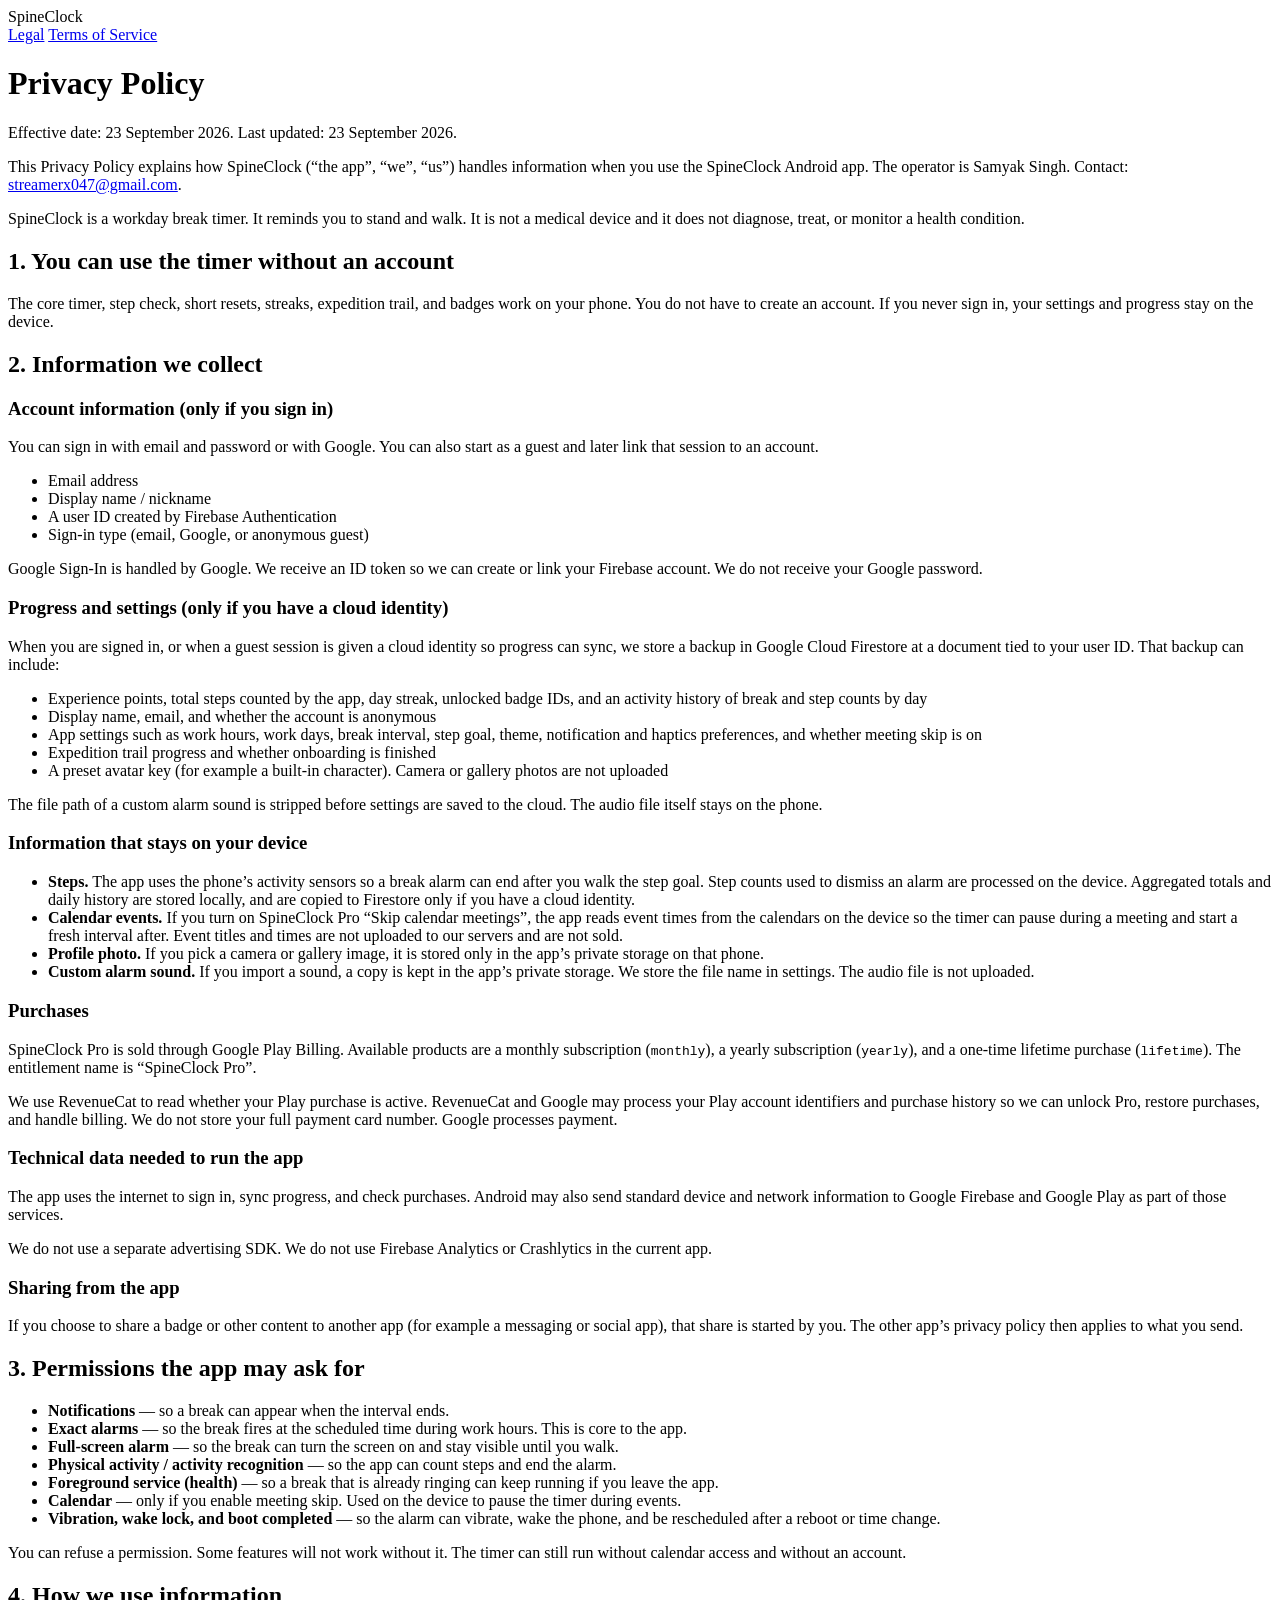
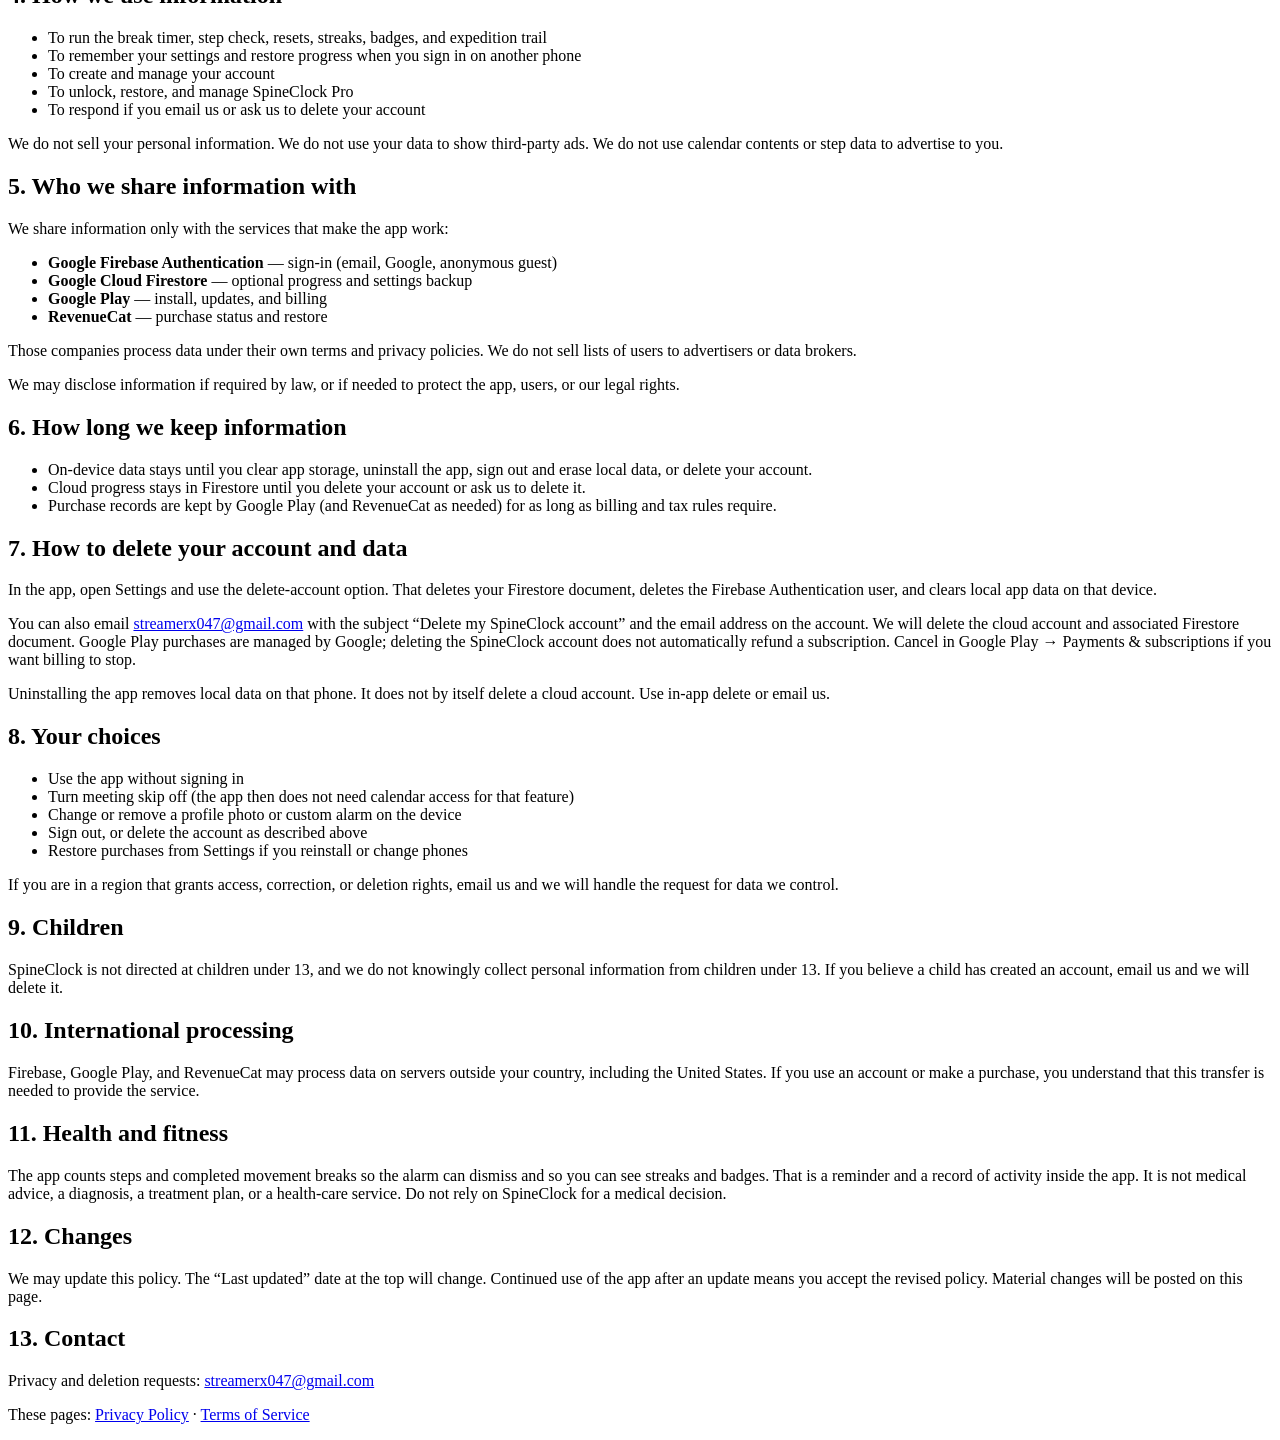
==== docs/privacy/index.html @ f7429dae "Add files via upload" ====
<!DOCTYPE html>
<html lang="en">
<head>
  <meta charset="utf-8">
  <meta name="viewport" content="width=device-width, initial-scale=1">
  <title>SpineClock Privacy Policy</title>
  <link rel="stylesheet" href="../styles.css">
</head>
<body>
  <div class="wrap">
    <header>
      <div class="brand">SpineClock</div>
      <nav>
        <a href="../">Legal</a>
        <a href="../terms/">Terms of Service</a>
      </nav>
      <h1>Privacy Policy</h1>
      <p class="meta">Effective date: 23 September 2026. Last updated: 23 September 2026.</p>
    </header>

    <div class="card">
      <p>This Privacy Policy explains how SpineClock (“the app”, “we”, “us”) handles information when you use the SpineClock Android app. The operator is Samyak Singh. Contact: <a href="mailto:streamerx047@gmail.com">streamerx047@gmail.com</a>.</p>
      <p>SpineClock is a workday break timer. It reminds you to stand and walk. It is not a medical device and it does not diagnose, treat, or monitor a health condition.</p>

      <h2>1. You can use the timer without an account</h2>
      <p>The core timer, step check, short resets, streaks, expedition trail, and badges work on your phone. You do not have to create an account. If you never sign in, your settings and progress stay on the device.</p>

      <h2>2. Information we collect</h2>

      <h3>Account information (only if you sign in)</h3>
      <p>You can sign in with email and password or with Google. You can also start as a guest and later link that session to an account.</p>
      <ul>
        <li>Email address</li>
        <li>Display name / nickname</li>
        <li>A user ID created by Firebase Authentication</li>
        <li>Sign-in type (email, Google, or anonymous guest)</li>
      </ul>
      <p>Google Sign-In is handled by Google. We receive an ID token so we can create or link your Firebase account. We do not receive your Google password.</p>

      <h3>Progress and settings (only if you have a cloud identity)</h3>
      <p>When you are signed in, or when a guest session is given a cloud identity so progress can sync, we store a backup in Google Cloud Firestore at a document tied to your user ID. That backup can include:</p>
      <ul>
        <li>Experience points, total steps counted by the app, day streak, unlocked badge IDs, and an activity history of break and step counts by day</li>
        <li>Display name, email, and whether the account is anonymous</li>
        <li>App settings such as work hours, work days, break interval, step goal, theme, notification and haptics preferences, and whether meeting skip is on</li>
        <li>Expedition trail progress and whether onboarding is finished</li>
        <li>A preset avatar key (for example a built-in character). Camera or gallery photos are not uploaded</li>
      </ul>
      <p>The file path of a custom alarm sound is stripped before settings are saved to the cloud. The audio file itself stays on the phone.</p>

      <h3>Information that stays on your device</h3>
      <ul>
        <li><strong>Steps.</strong> The app uses the phone’s activity sensors so a break alarm can end after you walk the step goal. Step counts used to dismiss an alarm are processed on the device. Aggregated totals and daily history are stored locally, and are copied to Firestore only if you have a cloud identity.</li>
        <li><strong>Calendar events.</strong> If you turn on SpineClock Pro “Skip calendar meetings”, the app reads event times from the calendars on the device so the timer can pause during a meeting and start a fresh interval after. Event titles and times are not uploaded to our servers and are not sold.</li>
        <li><strong>Profile photo.</strong> If you pick a camera or gallery image, it is stored only in the app’s private storage on that phone.</li>
        <li><strong>Custom alarm sound.</strong> If you import a sound, a copy is kept in the app’s private storage. We store the file name in settings. The audio file is not uploaded.</li>
      </ul>

      <h3>Purchases</h3>
      <p>SpineClock Pro is sold through Google Play Billing. Available products are a monthly subscription (<code>monthly</code>), a yearly subscription (<code>yearly</code>), and a one-time lifetime purchase (<code>lifetime</code>). The entitlement name is “SpineClock Pro”.</p>
      <p>We use RevenueCat to read whether your Play purchase is active. RevenueCat and Google may process your Play account identifiers and purchase history so we can unlock Pro, restore purchases, and handle billing. We do not store your full payment card number. Google processes payment.</p>

      <h3>Technical data needed to run the app</h3>
      <p>The app uses the internet to sign in, sync progress, and check purchases. Android may also send standard device and network information to Google Firebase and Google Play as part of those services.</p>
      <p>We do not use a separate advertising SDK. We do not use Firebase Analytics or Crashlytics in the current app.</p>

      <h3>Sharing from the app</h3>
      <p>If you choose to share a badge or other content to another app (for example a messaging or social app), that share is started by you. The other app’s privacy policy then applies to what you send.</p>

      <h2>3. Permissions the app may ask for</h2>
      <ul>
        <li><strong>Notifications</strong> — so a break can appear when the interval ends.</li>
        <li><strong>Exact alarms</strong> — so the break fires at the scheduled time during work hours. This is core to the app.</li>
        <li><strong>Full-screen alarm</strong> — so the break can turn the screen on and stay visible until you walk.</li>
        <li><strong>Physical activity / activity recognition</strong> — so the app can count steps and end the alarm.</li>
        <li><strong>Foreground service (health)</strong> — so a break that is already ringing can keep running if you leave the app.</li>
        <li><strong>Calendar</strong> — only if you enable meeting skip. Used on the device to pause the timer during events.</li>
        <li><strong>Vibration, wake lock, and boot completed</strong> — so the alarm can vibrate, wake the phone, and be rescheduled after a reboot or time change.</li>
      </ul>
      <p>You can refuse a permission. Some features will not work without it. The timer can still run without calendar access and without an account.</p>

      <h2>4. How we use information</h2>
      <ul>
        <li>To run the break timer, step check, resets, streaks, badges, and expedition trail</li>
        <li>To remember your settings and restore progress when you sign in on another phone</li>
        <li>To create and manage your account</li>
        <li>To unlock, restore, and manage SpineClock Pro</li>
        <li>To respond if you email us or ask us to delete your account</li>
      </ul>
      <p>We do not sell your personal information. We do not use your data to show third-party ads. We do not use calendar contents or step data to advertise to you.</p>

      <h2>5. Who we share information with</h2>
      <p>We share information only with the services that make the app work:</p>
      <ul>
        <li><strong>Google Firebase Authentication</strong> — sign-in (email, Google, anonymous guest)</li>
        <li><strong>Google Cloud Firestore</strong> — optional progress and settings backup</li>
        <li><strong>Google Play</strong> — install, updates, and billing</li>
        <li><strong>RevenueCat</strong> — purchase status and restore</li>
      </ul>
      <p>Those companies process data under their own terms and privacy policies. We do not sell lists of users to advertisers or data brokers.</p>
      <p>We may disclose information if required by law, or if needed to protect the app, users, or our legal rights.</p>

      <h2>6. How long we keep information</h2>
      <ul>
        <li>On-device data stays until you clear app storage, uninstall the app, sign out and erase local data, or delete your account.</li>
        <li>Cloud progress stays in Firestore until you delete your account or ask us to delete it.</li>
        <li>Purchase records are kept by Google Play (and RevenueCat as needed) for as long as billing and tax rules require.</li>
      </ul>

      <h2>7. How to delete your account and data</h2>
      <p>In the app, open Settings and use the delete-account option. That deletes your Firestore document, deletes the Firebase Authentication user, and clears local app data on that device.</p>
      <p>You can also email <a href="mailto:streamerx047@gmail.com">streamerx047@gmail.com</a> with the subject “Delete my SpineClock account” and the email address on the account. We will delete the cloud account and associated Firestore document. Google Play purchases are managed by Google; deleting the SpineClock account does not automatically refund a subscription. Cancel in Google Play → Payments &amp; subscriptions if you want billing to stop.</p>
      <p>Uninstalling the app removes local data on that phone. It does not by itself delete a cloud account. Use in-app delete or email us.</p>

      <h2>8. Your choices</h2>
      <ul>
        <li>Use the app without signing in</li>
        <li>Turn meeting skip off (the app then does not need calendar access for that feature)</li>
        <li>Change or remove a profile photo or custom alarm on the device</li>
        <li>Sign out, or delete the account as described above</li>
        <li>Restore purchases from Settings if you reinstall or change phones</li>
      </ul>
      <p>If you are in a region that grants access, correction, or deletion rights, email us and we will handle the request for data we control.</p>

      <h2>9. Children</h2>
      <p>SpineClock is not directed at children under 13, and we do not knowingly collect personal information from children under 13. If you believe a child has created an account, email us and we will delete it.</p>

      <h2>10. International processing</h2>
      <p>Firebase, Google Play, and RevenueCat may process data on servers outside your country, including the United States. If you use an account or make a purchase, you understand that this transfer is needed to provide the service.</p>

      <h2>11. Health and fitness</h2>
      <p>The app counts steps and completed movement breaks so the alarm can dismiss and so you can see streaks and badges. That is a reminder and a record of activity inside the app. It is not medical advice, a diagnosis, a treatment plan, or a health-care service. Do not rely on SpineClock for a medical decision.</p>

      <h2>12. Changes</h2>
      <p>We may update this policy. The “Last updated” date at the top will change. Continued use of the app after an update means you accept the revised policy. Material changes will be posted on this page.</p>

      <h2>13. Contact</h2>
      <p>Privacy and deletion requests: <a href="mailto:streamerx047@gmail.com">streamerx047@gmail.com</a></p>
      <p>These pages: <a href="../privacy/">Privacy Policy</a> · <a href="../terms/">Terms of Service</a></p>
    </div>
  </div>
</body>
</html>
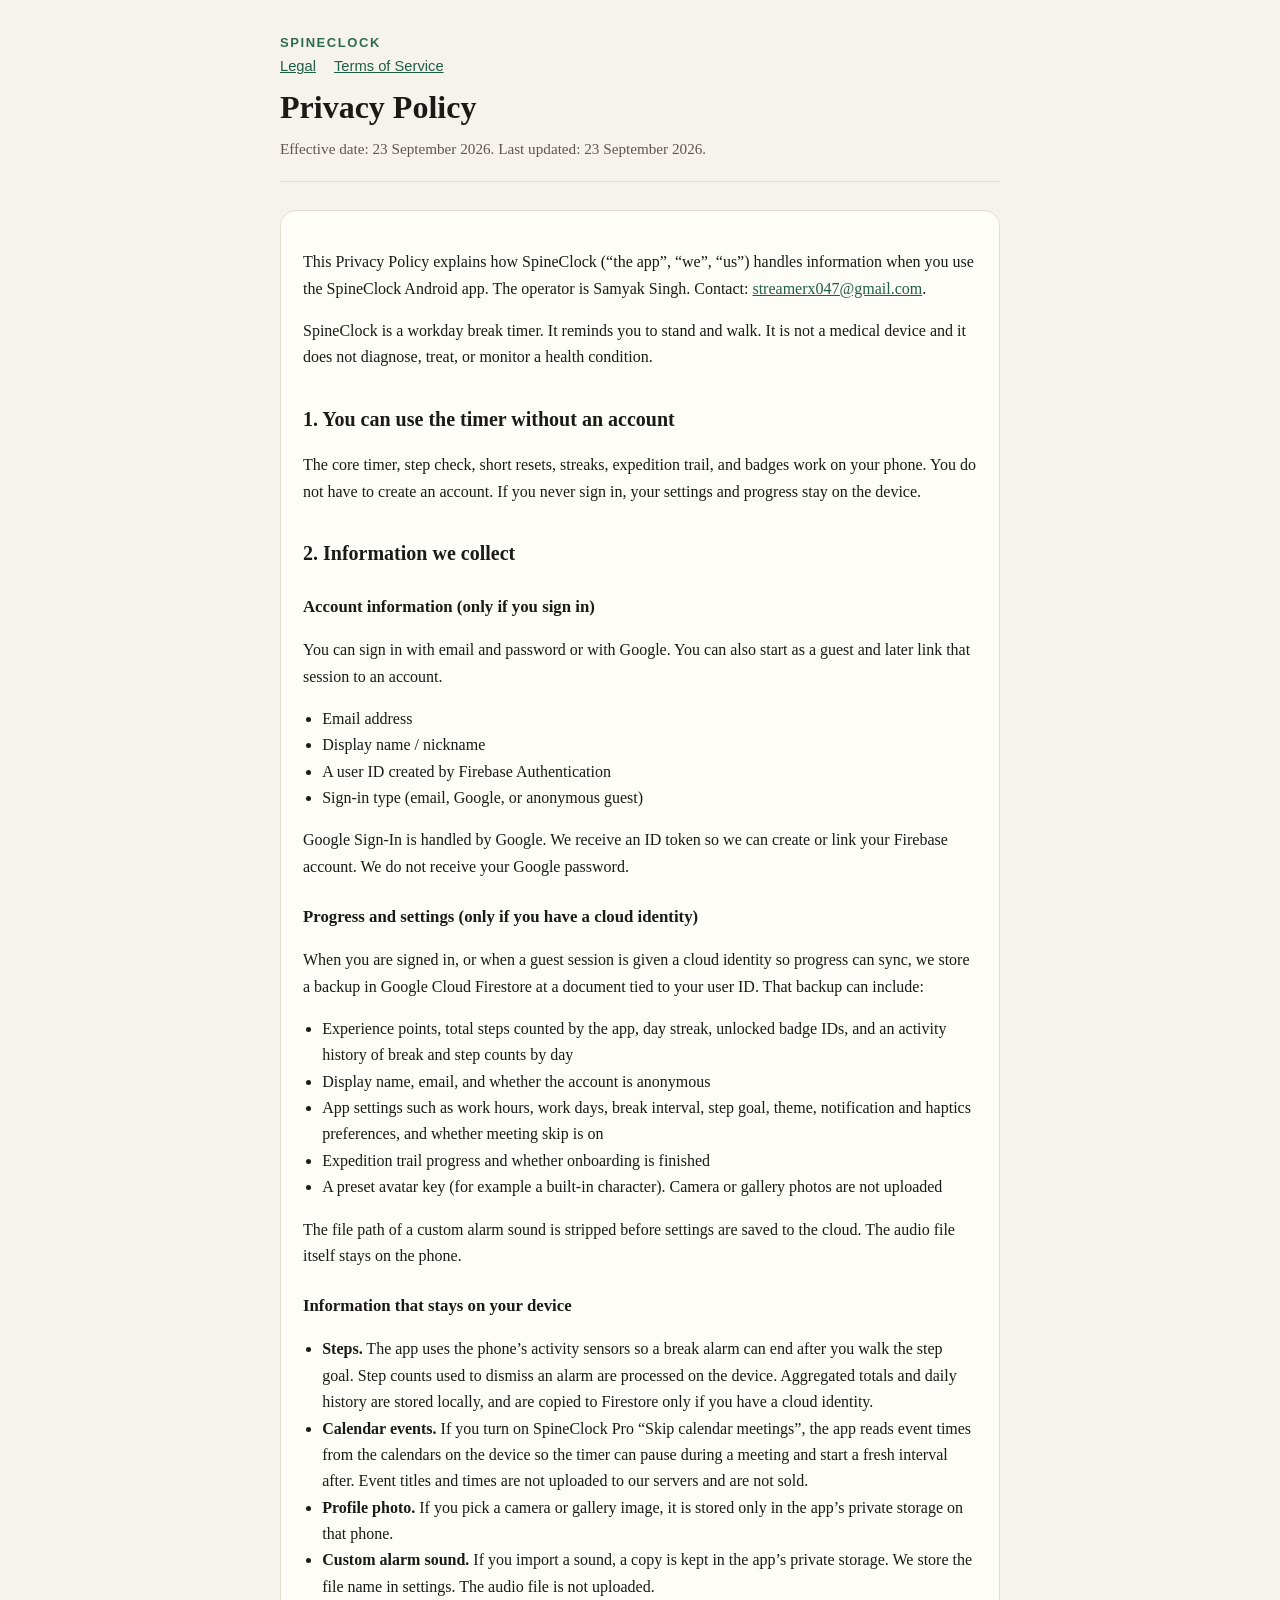
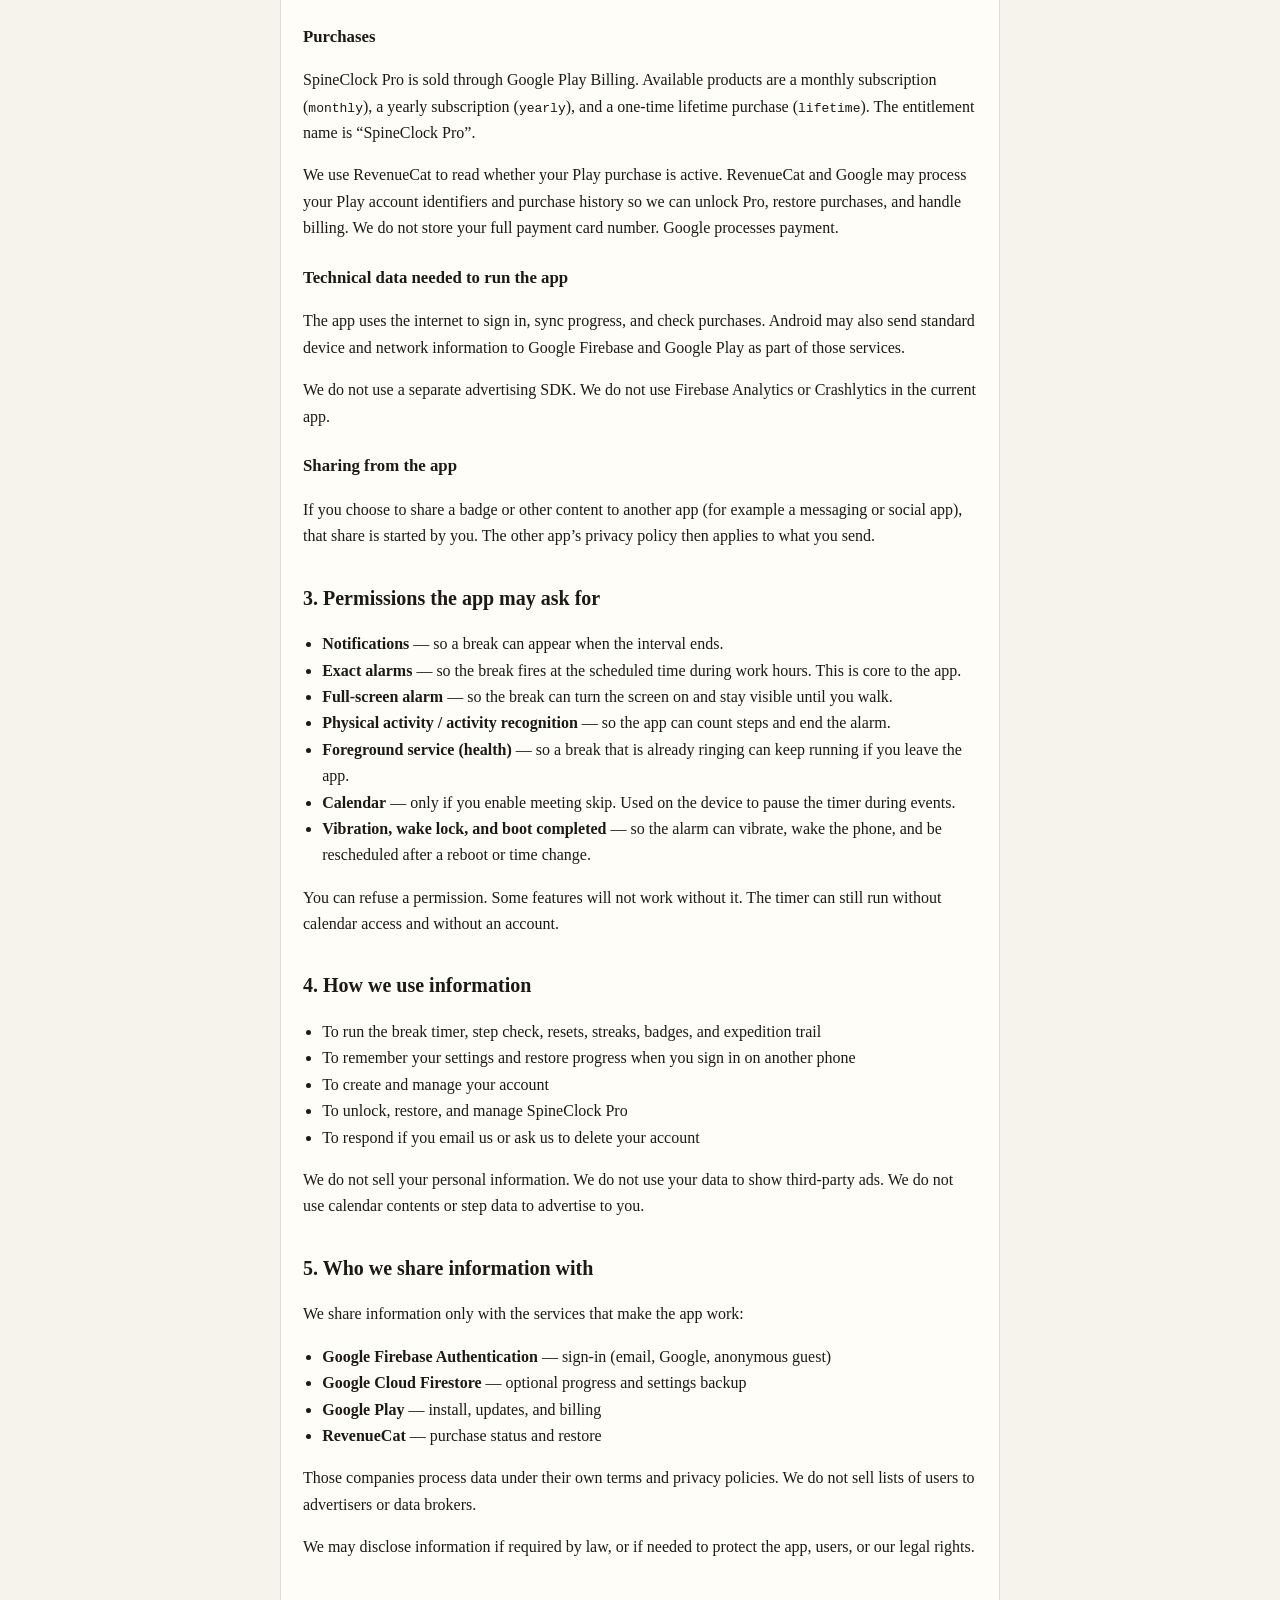
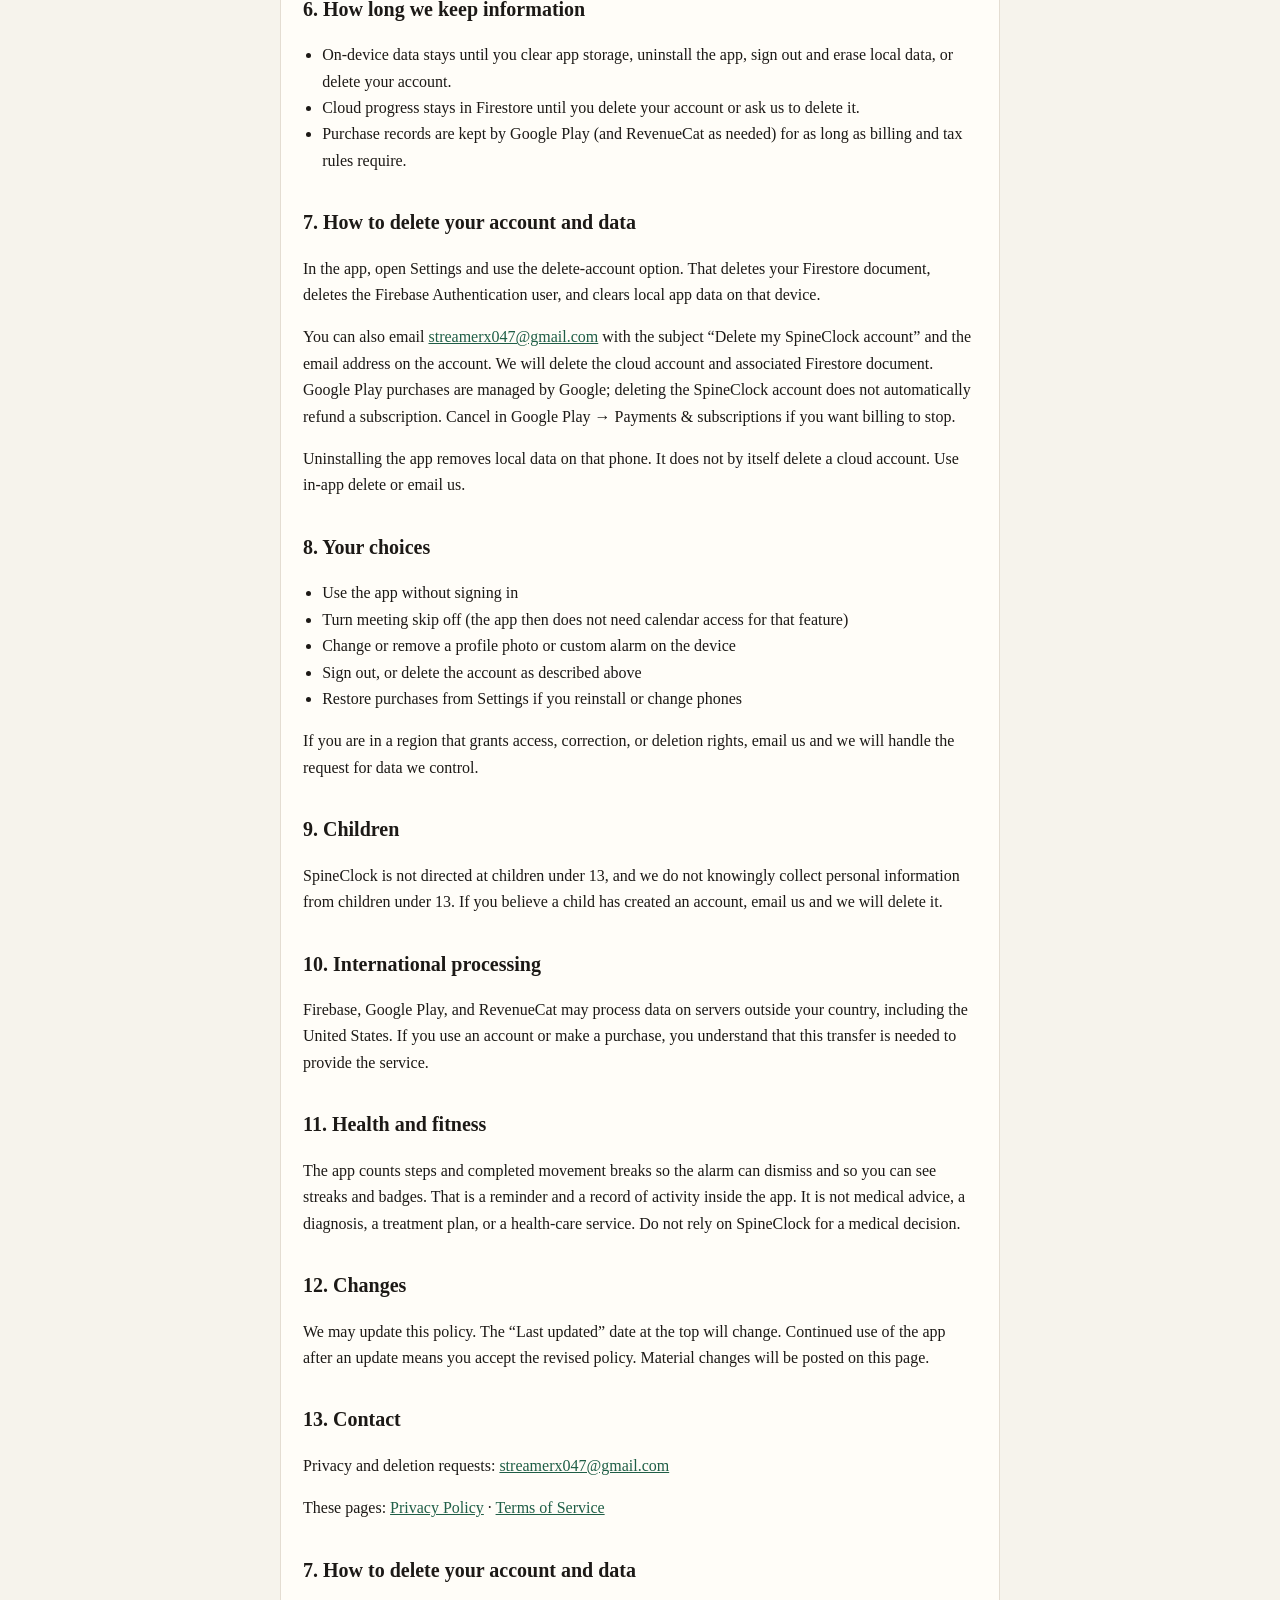
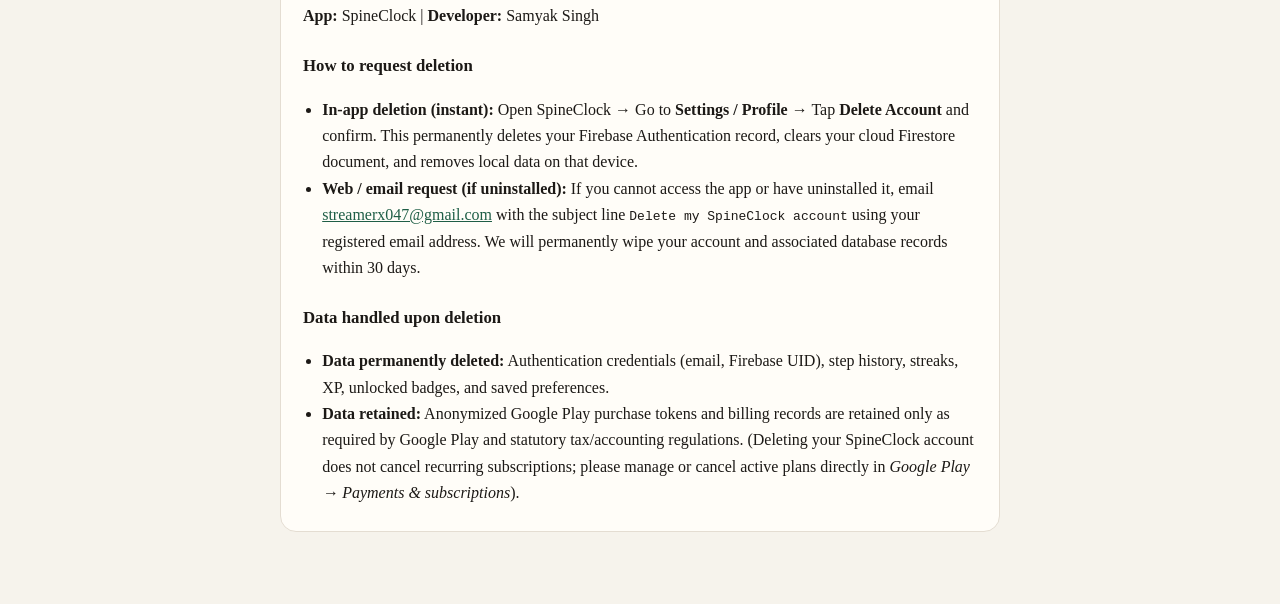
==== commit 05c27f11: "Update index.html" ====
--- a/docs/privacy/index.html
+++ b/docs/privacy/index.html
@@ -137,6 +137,21 @@
       <h2>13. Contact</h2>
       <p>Privacy and deletion requests: <a href="mailto:streamerx047@gmail.com">streamerx047@gmail.com</a></p>
       <p>These pages: <a href="../privacy/">Privacy Policy</a> · <a href="../terms/">Terms of Service</a></p>
+
+      <h2 id="delete-account">7. How to delete your account and data</h2>
+      <p><strong>App:</strong> SpineClock | <strong>Developer:</strong> Samyak Singh</p>
+      
+      <h3>How to request deletion</h3>
+      <ul>
+        <li><strong>In-app deletion (instant):</strong> Open SpineClock &rarr; Go to <strong>Settings / Profile</strong> &rarr; Tap <strong>Delete Account</strong> and confirm. This permanently deletes your Firebase Authentication record, clears your cloud Firestore document, and removes local data on that device.</li>
+        <li><strong>Web / email request (if uninstalled):</strong> If you cannot access the app or have uninstalled it, email <a href="mailto:streamerx047@gmail.com">streamerx047@gmail.com</a> with the subject line <code>Delete my SpineClock account</code> using your registered email address. We will permanently wipe your account and associated database records within 30 days.</li>
+      </ul>
+
+      <h3>Data handled upon deletion</h3>
+      <ul>
+        <li><strong>Data permanently deleted:</strong> Authentication credentials (email, Firebase UID), step history, streaks, XP, unlocked badges, and saved preferences.</li>
+        <li><strong>Data retained:</strong> Anonymized Google Play purchase tokens and billing records are retained only as required by Google Play and statutory tax/accounting regulations. (Deleting your SpineClock account does not cancel recurring subscriptions; please manage or cancel active plans directly in <em>Google Play &rarr; Payments & subscriptions</em>).</li>
+      </ul>
     </div>
   </div>
 </body>
--- a/docs/styles.css
+++ b/docs/styles.css
@@ -0,0 +1,123 @@
+:root {
+  --bg: #f6f3ec;
+  --card: #fffdf8;
+  --ink: #1c1916;
+  --muted: #5c564e;
+  --line: #e4ddd2;
+  --accent: #2f6b4f;
+  --link: #1f5e46;
+}
+
+* {
+  box-sizing: border-box;
+}
+
+html,
+body {
+  margin: 0;
+  padding: 0;
+}
+
+body {
+  font-family: Georgia, "Times New Roman", serif;
+  background: var(--bg);
+  color: var(--ink);
+  line-height: 1.65;
+}
+
+.wrap {
+  max-width: 760px;
+  margin: 0 auto;
+  padding: 32px 20px 72px;
+}
+
+header {
+  border-bottom: 1px solid var(--line);
+  padding-bottom: 20px;
+  margin-bottom: 28px;
+}
+
+.brand {
+  font-family: Arial, Helvetica, sans-serif;
+  font-size: 13px;
+  letter-spacing: 0.12em;
+  text-transform: uppercase;
+  color: var(--accent);
+  font-weight: 700;
+}
+
+h1 {
+  font-size: 2rem;
+  line-height: 1.2;
+  margin: 8px 0 10px;
+}
+
+.meta {
+  color: var(--muted);
+  font-size: 0.95rem;
+  margin: 0;
+}
+
+h2 {
+  font-size: 1.25rem;
+  margin-top: 2rem;
+}
+
+h3 {
+  font-size: 1.05rem;
+  margin-top: 1.4rem;
+}
+
+p,
+li {
+  color: var(--ink);
+}
+
+ul {
+  padding-left: 1.2rem;
+}
+
+a {
+  color: var(--link);
+}
+
+.card {
+  background: var(--card);
+  border: 1px solid var(--line);
+  border-radius: 16px;
+  padding: 22px 22px 8px;
+}
+
+nav a {
+  font-family: Arial, Helvetica, sans-serif;
+  font-size: 0.92rem;
+  margin-right: 14px;
+}
+
+footer {
+  margin-top: 36px;
+  color: var(--muted);
+  font-size: 0.92rem;
+}
+
+.links {
+  display: grid;
+  gap: 12px;
+  margin-top: 24px;
+}
+
+.links a {
+  display: block;
+  background: var(--card);
+  border: 1px solid var(--line);
+  border-radius: 12px;
+  padding: 16px 18px;
+  text-decoration: none;
+  color: var(--ink);
+}
+
+.links a strong {
+  display: block;
+  color: var(--accent);
+  font-family: Arial, Helvetica, sans-serif;
+}
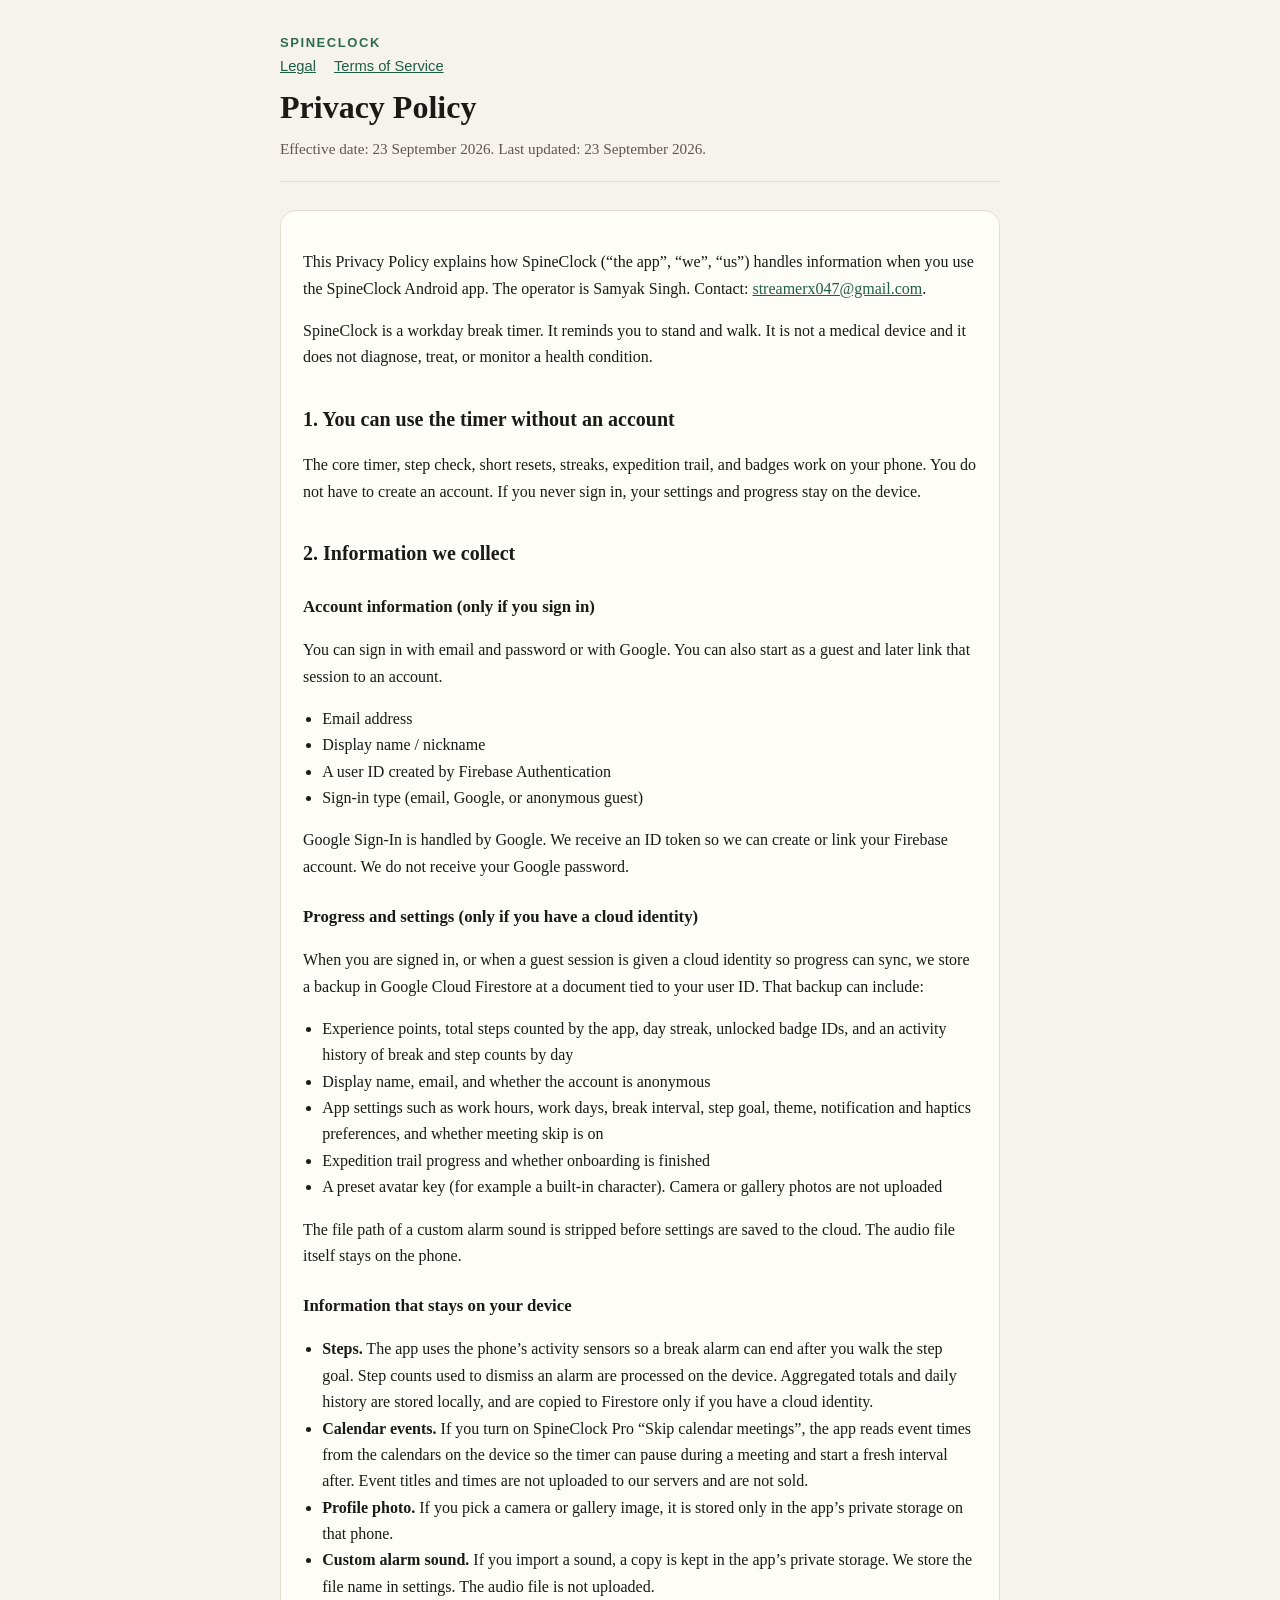
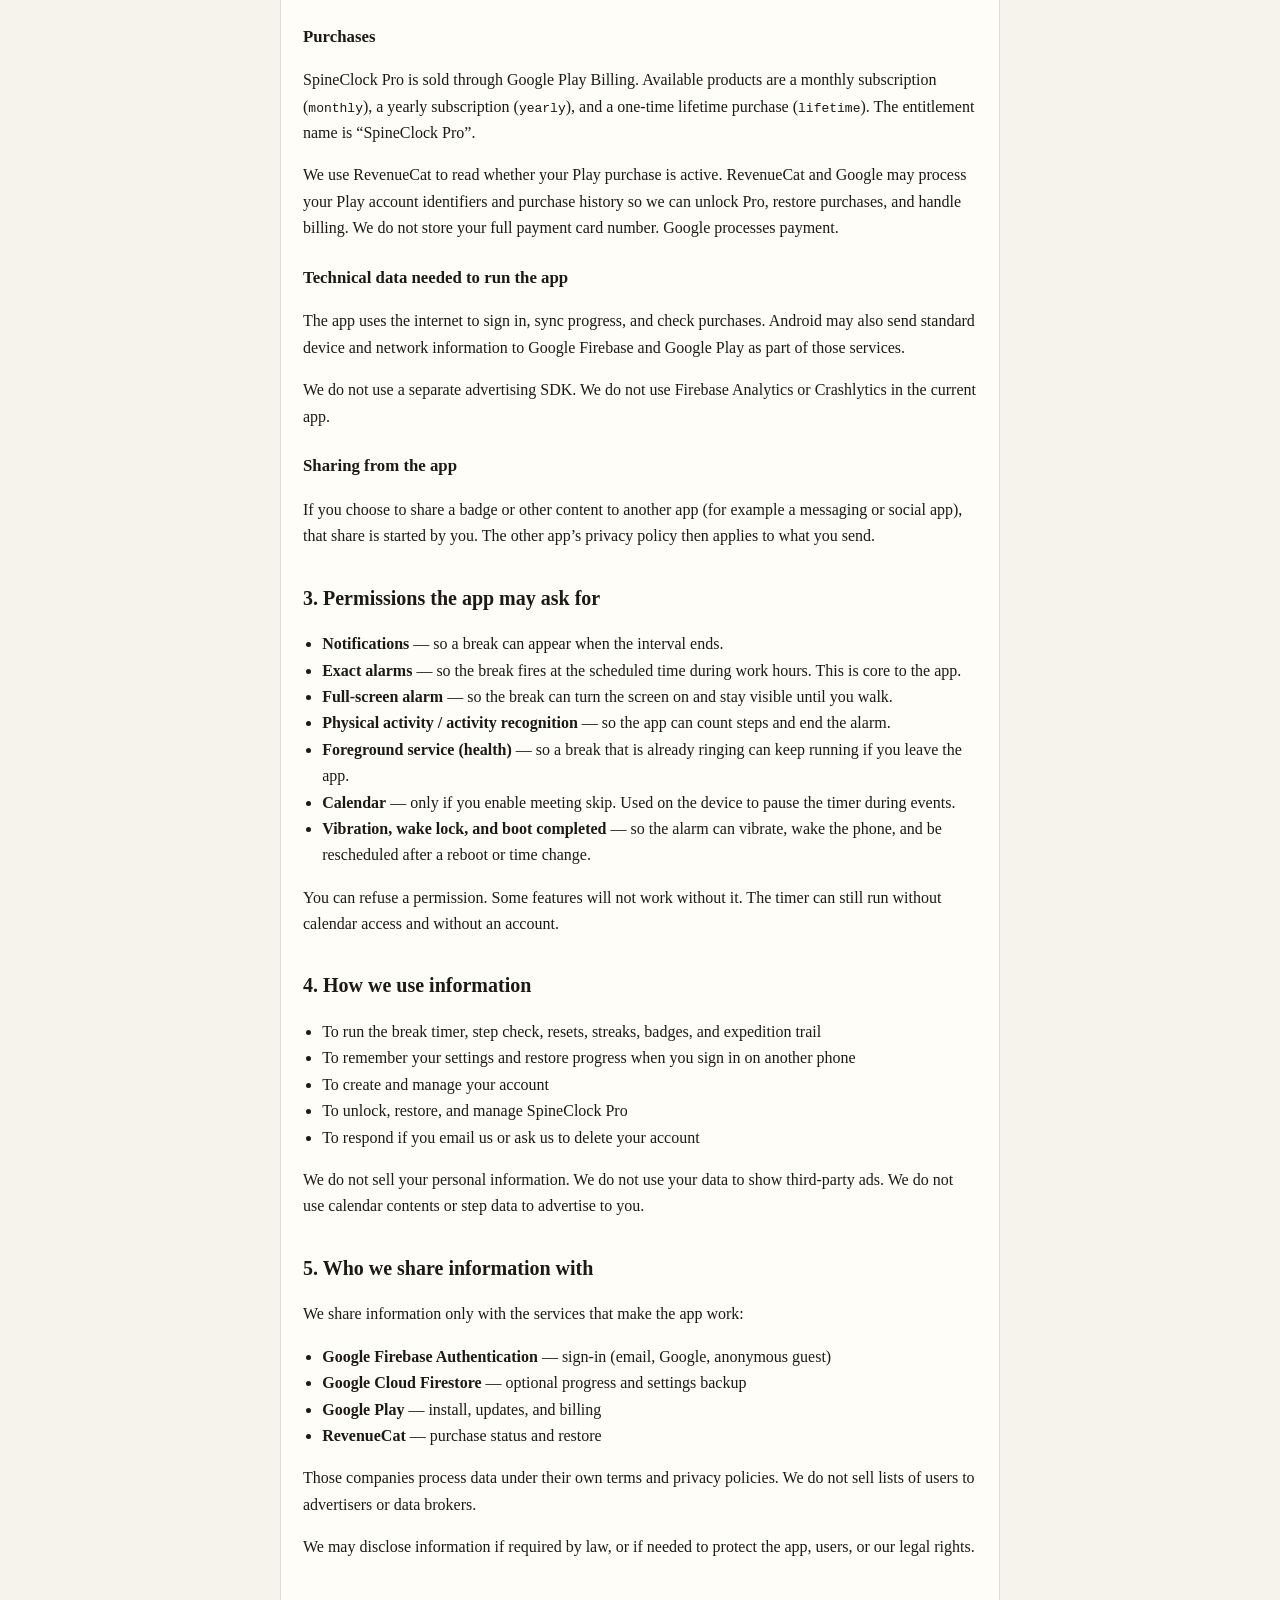
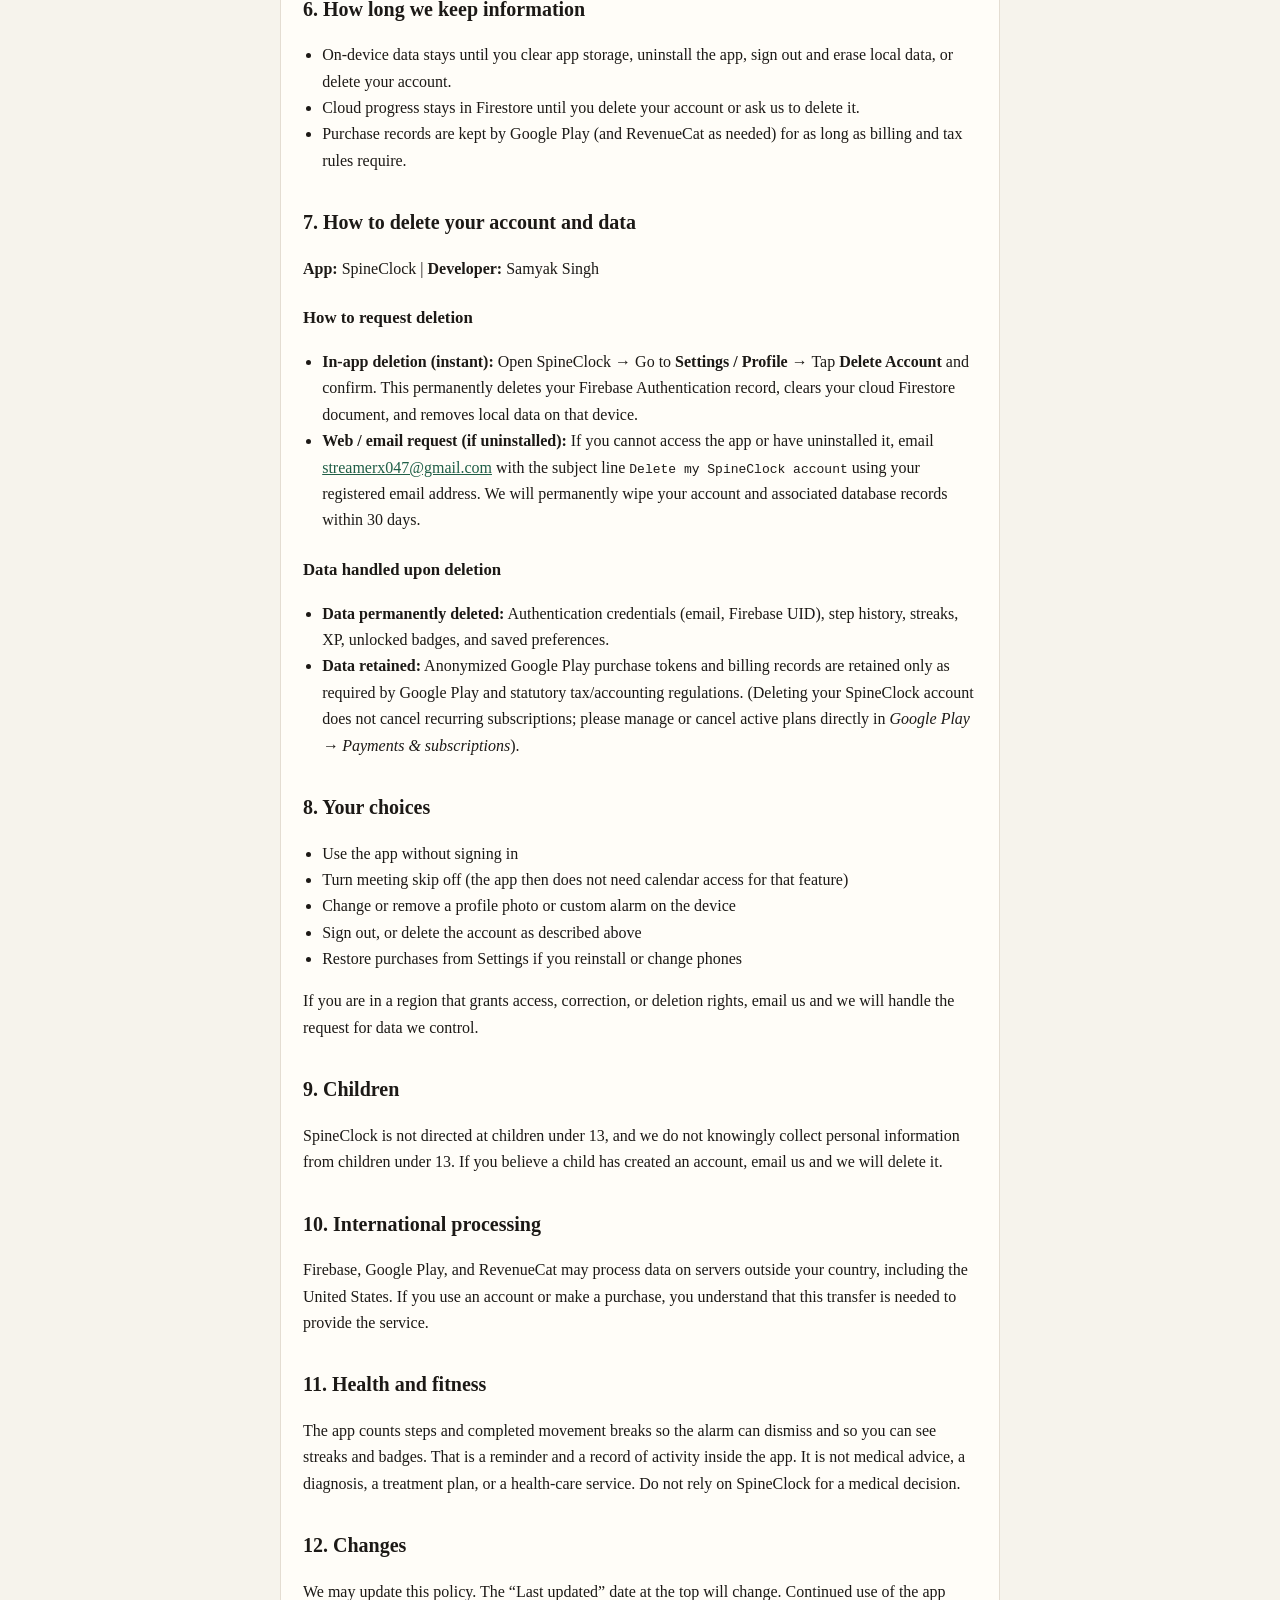
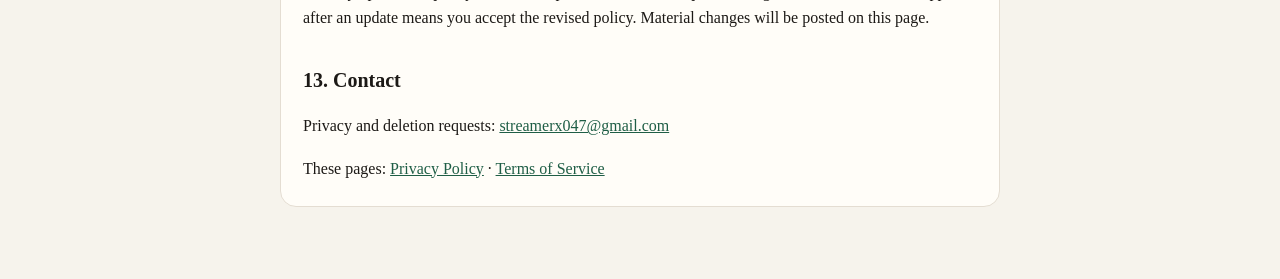
==== commit 56e8d829: "Update index.html" ====
--- a/docs/privacy/index.html
+++ b/docs/privacy/index.html
@@ -107,11 +107,21 @@
         <li>Purchase records are kept by Google Play (and RevenueCat as needed) for as long as billing and tax rules require.</li>
       </ul>
 
-      <h2>7. How to delete your account and data</h2>
-      <p>In the app, open Settings and use the delete-account option. That deletes your Firestore document, deletes the Firebase Authentication user, and clears local app data on that device.</p>
-      <p>You can also email <a href="mailto:streamerx047@gmail.com">streamerx047@gmail.com</a> with the subject “Delete my SpineClock account” and the email address on the account. We will delete the cloud account and associated Firestore document. Google Play purchases are managed by Google; deleting the SpineClock account does not automatically refund a subscription. Cancel in Google Play → Payments &amp; subscriptions if you want billing to stop.</p>
-      <p>Uninstalling the app removes local data on that phone. It does not by itself delete a cloud account. Use in-app delete or email us.</p>
+       <h2 id="delete-account">7. How to delete your account and data</h2>
+      <p><strong>App:</strong> SpineClock | <strong>Developer:</strong> Samyak Singh</p>
+      
+      <h3>How to request deletion</h3>
+      <ul>
+        <li><strong>In-app deletion (instant):</strong> Open SpineClock &rarr; Go to <strong>Settings / Profile</strong> &rarr; Tap <strong>Delete Account</strong> and confirm. This permanently deletes your Firebase Authentication record, clears your cloud Firestore document, and removes local data on that device.</li>
+        <li><strong>Web / email request (if uninstalled):</strong> If you cannot access the app or have uninstalled it, email <a href="mailto:streamerx047@gmail.com">streamerx047@gmail.com</a> with the subject line <code>Delete my SpineClock account</code> using your registered email address. We will permanently wipe your account and associated database records within 30 days.</li>
+      </ul>
 
+      <h3>Data handled upon deletion</h3>
+      <ul>
+        <li><strong>Data permanently deleted:</strong> Authentication credentials (email, Firebase UID), step history, streaks, XP, unlocked badges, and saved preferences.</li>
+        <li><strong>Data retained:</strong> Anonymized Google Play purchase tokens and billing records are retained only as required by Google Play and statutory tax/accounting regulations. (Deleting your SpineClock account does not cancel recurring subscriptions; please manage or cancel active plans directly in <em>Google Play &rarr; Payments & subscriptions</em>).</li>
+      </ul>
+      
       <h2>8. Your choices</h2>
       <ul>
         <li>Use the app without signing in</li>
@@ -137,21 +147,6 @@
       <h2>13. Contact</h2>
       <p>Privacy and deletion requests: <a href="mailto:streamerx047@gmail.com">streamerx047@gmail.com</a></p>
       <p>These pages: <a href="../privacy/">Privacy Policy</a> · <a href="../terms/">Terms of Service</a></p>
-
-      <h2 id="delete-account">7. How to delete your account and data</h2>
-      <p><strong>App:</strong> SpineClock | <strong>Developer:</strong> Samyak Singh</p>
-      
-      <h3>How to request deletion</h3>
-      <ul>
-        <li><strong>In-app deletion (instant):</strong> Open SpineClock &rarr; Go to <strong>Settings / Profile</strong> &rarr; Tap <strong>Delete Account</strong> and confirm. This permanently deletes your Firebase Authentication record, clears your cloud Firestore document, and removes local data on that device.</li>
-        <li><strong>Web / email request (if uninstalled):</strong> If you cannot access the app or have uninstalled it, email <a href="mailto:streamerx047@gmail.com">streamerx047@gmail.com</a> with the subject line <code>Delete my SpineClock account</code> using your registered email address. We will permanently wipe your account and associated database records within 30 days.</li>
-      </ul>
-
-      <h3>Data handled upon deletion</h3>
-      <ul>
-        <li><strong>Data permanently deleted:</strong> Authentication credentials (email, Firebase UID), step history, streaks, XP, unlocked badges, and saved preferences.</li>
-        <li><strong>Data retained:</strong> Anonymized Google Play purchase tokens and billing records are retained only as required by Google Play and statutory tax/accounting regulations. (Deleting your SpineClock account does not cancel recurring subscriptions; please manage or cancel active plans directly in <em>Google Play &rarr; Payments & subscriptions</em>).</li>
-      </ul>
     </div>
   </div>
 </body>
